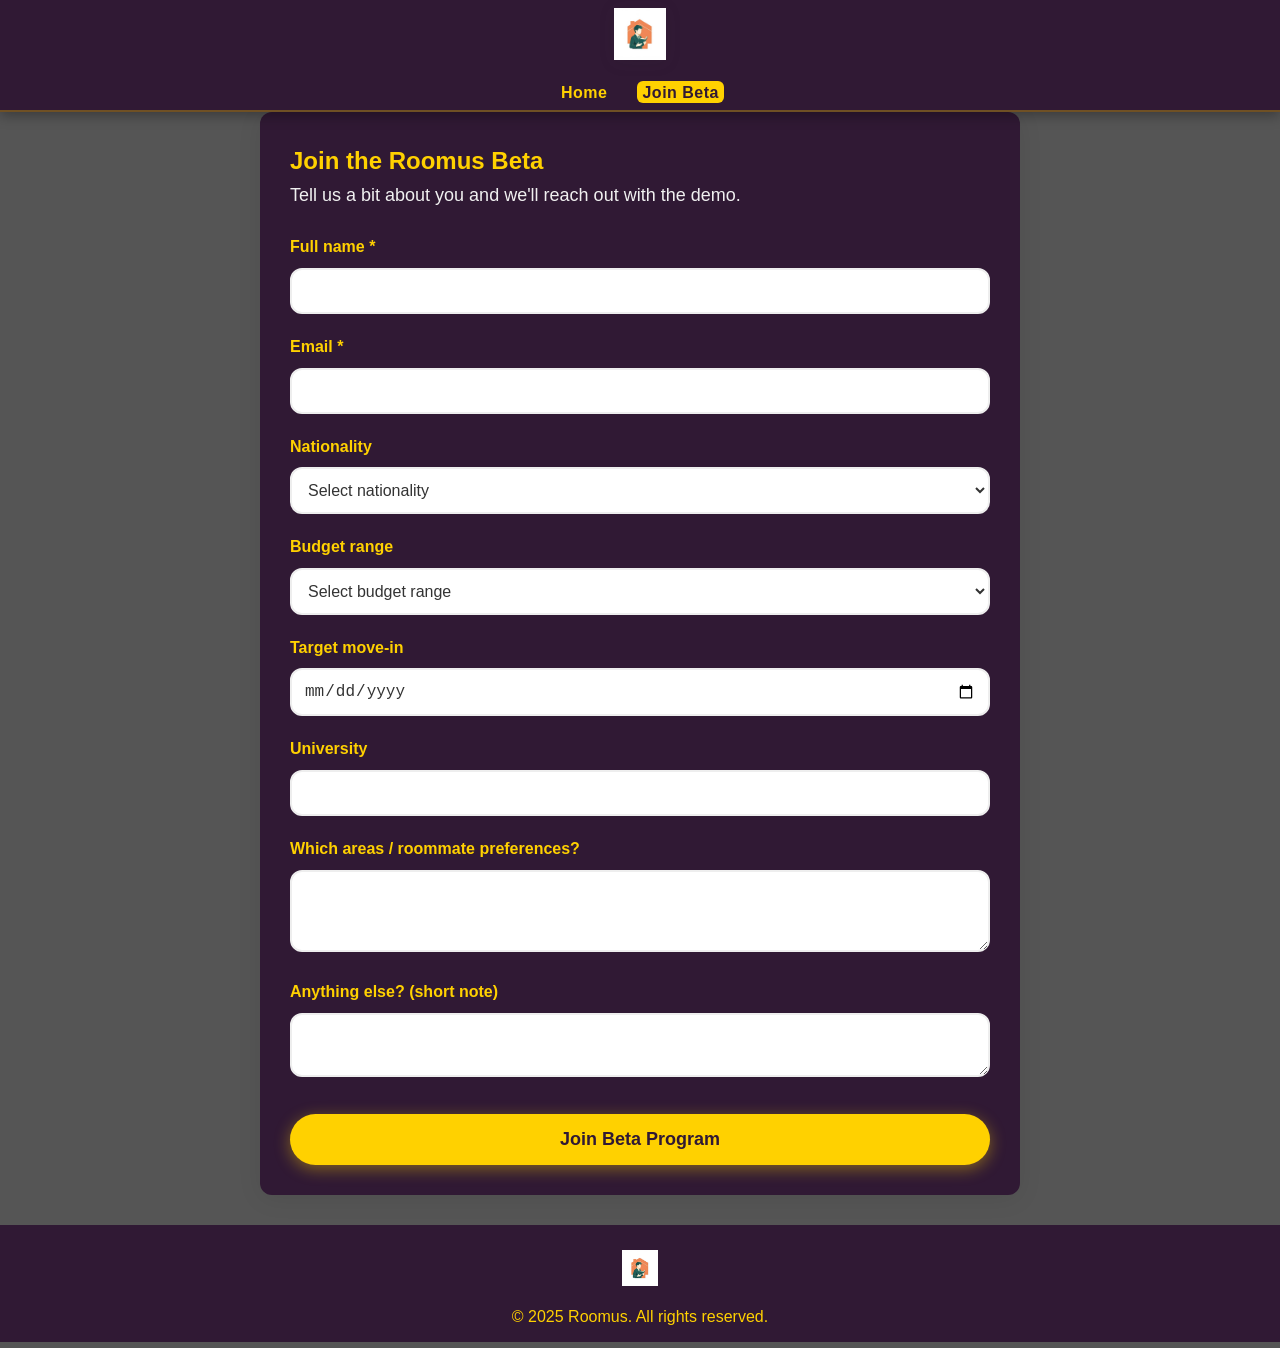
==== pages/joinbeta.html @ a1d28437 "alles" ====
<!DOCTYPE html>
<html lang="en">
<head>
    <meta charset="UTF-8">
    <meta name="viewport" content="width=device-width, initial-scale=1.0">
    <title>Join Beta | Roomus</title>
    <link rel="stylesheet" href="../css/universal.css">
    <link rel="stylesheet" href="../css/style.css">
</head>
<body>
    <header>
        <nav>
            <a href="../index.html" class="logo">
                <img src="../assets/sample_0 (2).jpg" alt="Roomus Logo">
            </a>
            <ul>
                <li><a href="../index.html">Home</a></li>
                <li><a href="joinbeta.html" class="active">Join Beta</a></li>
            </ul>
        </nav>
    </header>
    <main>
        <section class="beta-content">
            <div class="beta-form">
                <h1>Join the Roomus Beta</h1>
                <p class="form-intro">Tell us a bit about you and we'll reach out with the demo.</p>
                <form>
                    <div class="form-group">
                        <label for="fullname">Full name *</label>
                        <input type="text" id="fullname" required>
                    </div>
                    <div class="form-group">
                        <label for="email">Email *</label>
                        <input type="email" id="email" required>
                    </div>
                    <div class="form-group">
                        <label for="nationality">Nationality</label>
                        <select id="nationality">
                            <option value="">Select nationality</option>
                            <option value="NL">Dutch</option>
                            <option value="DE">German</option>
                            <option value="UK">British</option>
                            <option value="FR">French</option>
                            <option value="IT">Italian</option>
                            <option value="ES">Spanish</option>
                            <option value="OTHER">Other</option>
                        </select>
                    </div>
                    <div class="form-group">
                        <label for="budget">Budget range</label>
                        <select id="budget">
                            <option value="">Select budget range</option>
                            <option value="500-750">€500 - €750</option>
                            <option value="750-1000">€750 - €1000</option>
                            <option value="1000-1250">€1000 - €1250</option>
                            <option value="1250+">€1250+</option>
                        </select>
                    </div>
                    <div class="form-group">
                        <label for="movein">Target move-in</label>
                        <input type="date" id="movein">
                    </div>
                    <div class="form-group">
                        <label for="university">University</label>
                        <input type="text" id="university">
                    </div>
                    <div class="form-group">
                        <label for="preferences">Which areas / roommate preferences?</label>
                        <textarea id="preferences" rows="3"></textarea>
                    </div>
                    <div class="form-group">
                        <label for="notes">Anything else? (short note)</label>
                        <textarea id="notes" rows="2"></textarea>
                    </div>
                    <button type="submit" class="cta-btn">Join Beta Program</button>
                </form>
            </div>
        </section>
    </main>
    <footer>
        <img src="../assets/sample_0 (2).jpg" alt="Roomus Logo" class="footer-logo">
        <p>&copy; 2025 Roomus. All rights reserved.</p>
    </footer>
</body>
</html>
---- css/universal.css ----
:root {
    --primary: #ffd100;    /* Dark Blue */
    --accent: #ffd100;     /* Vibrant Yellow */
    --secondary: #4a1d96;  /* Deep Purple */
    --bg: #f9f9f9;
    --text: #ffd100;
    --white: #301934;
    --radius: 1.2rem;
    --shadow: 0 0.4rem 2.4rem rgba(0,0,0,0.08);
    --font-main: 'Segoe UI', Arial, sans-serif;
}

*,
*::before,
*::after {
    margin: 0;
    padding: 0;
    box-sizing: border-box;
}

html {
    font-size: 62.5%; /* Makes 1rem = 10px */
    scroll-behavior: smooth;
}

body {
    font-family: var(--font-main);
    background: #555555;
    color: var(--text);
    line-height: 1.6;
    font-size: 1.6rem;
    min-height: 100vh;
}

img {
    max-width: 100%;
    height: auto;
}

header {
    position: sticky;
    top: 0;
    z-index: 1000;
    background: var(--white);
}
---- css/style.css ----
header {
    box-shadow: 0 0.4rem 1.2rem rgba(0, 0, 0, 0.3);
    padding: 0.5rem 0;
    border-bottom: 0.2rem solid rgba(255, 209, 0, 0.3);
}

nav {
    max-width: 120rem;
    margin: 0 auto;
    display: flex;
    align-items: center;
    justify-content: space-between;
    padding: 0 2rem;
}

.logo img {
    height: 5.2rem;
    filter: drop-shadow(0 0.2rem 0.8rem rgba(47, 47, 47, 0.08));
}

nav ul {
    list-style: none;
    display: flex;
    gap: 2.5rem;
}

nav a {
    text-decoration: none;
    color: var(--accent);
    font-weight: 600;
    font-size: 1.6rem;
    letter-spacing: 0.05rem;
    padding: 0.25rem 0.5rem;
    border-radius: 0.6rem;
    transition: color 0.2s, background 0.2s;
}

nav a.active,
nav a:hover {
    color: #301934;
    background: var(--accent);
}

.hero {
    display: flex;
    align-items: center;
    justify-content: space-between;
    max-width: 120rem;
    margin: 3rem auto 2rem;
    background: var(--white);
    border-radius: 2.4rem;
    box-shadow: 0 0.8rem 3.2rem rgba(47, 47, 47, 0.10);
    padding: 3rem 2.5rem;
    gap: 3rem;
}

.hero-content {
    flex: 1;
    display: flex;
    flex-direction: column;
    justify-content: center;
}

.hero-content h1 {
    font-size: 4.8rem;
    margin-bottom: 1.2rem;
    font-weight: 800;
    letter-spacing: 0.1rem;
    color: var(--primary);
}

.hero-content p {
    font-size: 2rem;
    margin-bottom: 2.2rem;
    color: #f9f9f9;
    max-width: 50rem;
    line-height: 1.7;
}

.hero-content .cta-btn {
    display: inline-block;
    width: auto;
}

.cta-btn {
    background: var(--accent);
    color: #301934;
    padding: 1rem 2.5rem;
    border: none;
    border-radius: 3.2rem;
    font-size: 1.6rem;
    font-weight: bold;
    text-decoration: none;
    box-shadow: 0 0.4rem 1.6rem rgba(255, 209, 0, 0.4);
    transition: all 0.2s;
    cursor: pointer;
}

.cta-btn:hover {
    transform: translateY(-0.2rem);
    box-shadow: 0 0.6rem 2rem rgba(255, 209, 0, 0.6);
    background: #ffdb33;
}

.hero-img {
    flex: 1;
    max-width: 42rem;
    border-radius: 1.8rem;
    box-shadow: 0 0.8rem 3.2rem rgba(0, 0, 0, 0.3);
    border: 0.4rem solid rgba(255, 209, 0, 0.3);
}

/* Page Headers */
.page-header {
    text-align: center;
    padding: 4rem 2rem;
    background: var(--primary);
    color: var(--white);
    margin-bottom: 3rem;
}

.page-header h1 {
    font-size: 4rem;
    margin-bottom: 1rem;
}

.page-header p {
    font-size: 1.8rem;
}


/* Contact Form */
.contact-content {
    display: grid;
    max-width: 120rem;
    margin: 0 auto;
    padding: 0 2rem;
}


.form-group {
    margin-bottom: 1.5rem;
}

.form-group label {
    display: block;
    margin-bottom: 0.5rem;
    font-size: 1.6rem;
    font-weight: 600;
}

.form-group input,
.form-group textarea {
    width: 100%;
    padding: 1rem;
    border: 0.2rem solid #eee;
    border-radius: var(--radius);
    font-size: 1.6rem;
    background: #fff;
    color: #333;
}

footer {
    background: var(--white);
    color: var(text);
    text-align: center;
    padding: 2.5rem 0 1.2rem;
    margin-top: 3rem;
}

.footer-logo {
    height: 3.6rem;
    margin-bottom: 1rem;
}

/* Beta Form Styles */
.beta-content {
    max-width: 80rem;
    margin: 0 auto;
    padding: 0 2rem;
}

.beta-form {
    background: var(--white);
    padding: 3rem;
    border-radius: var(--radius);
    box-shadow: var(--shadow);
}

.form-intro {
    font-size: 1.8rem;
    color: #f0f0f0;
    margin-bottom: 2.5rem;
}

.beta-form .form-group {
    margin-bottom: 2rem;
}

.beta-form label {
    display: block;
    margin-bottom: 0.8rem;
    font-size: 1.6rem;
    font-weight: 600;
    color: var(--accent);
}

.beta-form input,
.beta-form select,
.beta-form textarea {
    width: 100%;
    padding: 1.2rem;
    border: 0.2rem solid #eee;
    border-radius: var(--radius);
    font-size: 1.6rem;
    transition: border-color 0.2s;
    background: #fff;
    color: #333;
}

.beta-form select {
    background-color: #fff;
    cursor: pointer;
}

.beta-form input:focus,
.beta-form select:focus,
.beta-form textarea:focus {
    outline: none;
    border-color: var(--accent);
}

.beta-form .cta-btn {
    width: 100%;
    margin-top: 1rem;
    padding: 1.5rem;
    font-size: 1.8rem;
}

/* Preview Section */
.preview-section {
    max-width: 120rem;
    margin: 6rem auto;
    text-align: center;
    padding: 0 2rem;
}

.preview-header h2 {
    color: var(--secondary);
    font-size: 2.4rem;
    margin-bottom: 1.6rem;
}

.preview-titles h3 {
    font-size: 4rem;
    color: var(--primary);
    line-height: 1.2;
    margin-bottom: 1rem;
}

.preview-header p {
    font-size: 2rem;
    color: #555;
    margin-bottom: 2.5rem;
}

/* Features Section */
.features-section {
    max-width: 120rem;
    margin: 8rem auto;
    padding: 0 2rem;
    text-align: center;
}

.features-section h2 {
    font-size: 3.6rem;
    color: var(--primary);
    margin-bottom: 1rem;
}

.features-section h3 {
    font-size: 2rem;
    color: var(--secondary);
    margin-bottom: 4rem;
}

.features-grid {
    display: grid;
    grid-template-columns: repeat(auto-fit, minmax(28rem, 1fr));
    gap: 3rem;
    margin-top: 4rem;
}

.feature-card {
    background: var(--white);
    padding: 3rem;
    border-radius: var(--radius);
    box-shadow: var(--shadow);
    transition: transform 0.2s;
}

.feature-card:hover {
    transform: translateY(-0.5rem);
}

.feature-emoji {
    font-size: 4rem;
    margin-bottom: 2rem;
    display: block;
}

.feature-card h4 {
    font-size: 2rem;
    color: var(--accent);
    margin-bottom: 1.5rem;
}

.feature-card p {
    font-size: 1.6rem;
    color: #f0f0f0;
}

/* How it works Section */
.how-it-works {
    max-width: 120rem;
    margin: 8rem auto;
    padding: 0 2rem;
    text-align: center;
}

.how-it-works h2 {
    font-size: 3.6rem;
    color: var(--primary);
    margin-bottom: 1rem;
}

.how-it-works h3 {
    font-size: 2rem;
    color: var(--secondary);
    margin-bottom: 4rem;
}

.steps-grid {
    display: grid;
    grid-template-columns: repeat(auto-fit, minmax(30rem, 1fr));
    gap: 3rem;
    margin-top: 4rem;
}

.step-card {
    background: var(--white);
    padding: 3rem;
    border-radius: var(--radius);
    box-shadow: var(--shadow);
    text-align: left;
}

.step-number {
    font-size: 2.4rem;
    font-weight: 800;
    color: var(--accent);
    margin-bottom: 1.5rem;
}

.step-card h4 {
    font-size: 2rem;
    color: var(--accent);
    margin-bottom: 1.5rem;
}

.step-card p {
    font-size: 1.6rem;
    color: #f0f0f0;
    line-height: 1.6;
}

@media (max-width: 90rem) { /* 900px */
    .hero {
        flex-direction: column;
        padding: 2rem 1rem;
        gap: 2rem;
    }
    
    .hero-img {
        max-width: 100%;
    }
    
    nav {
        flex-direction: column;
        gap: 1rem;
        padding: 0 1rem;
    }
}

@media (max-width: 76.8rem) { /* 768px */
    .contact-content {
        grid-template-columns: 1fr;
    }
    
    .services-grid {
        grid-template-columns: 1fr;
    }
    
    html {
        font-size: 56.25%; /* Makes 1rem = 9px */
    }
}

@media (max-width: 48rem) { /* 480px */
    html {
        font-size: 50%; /* Makes 1rem = 8px */
    }
}
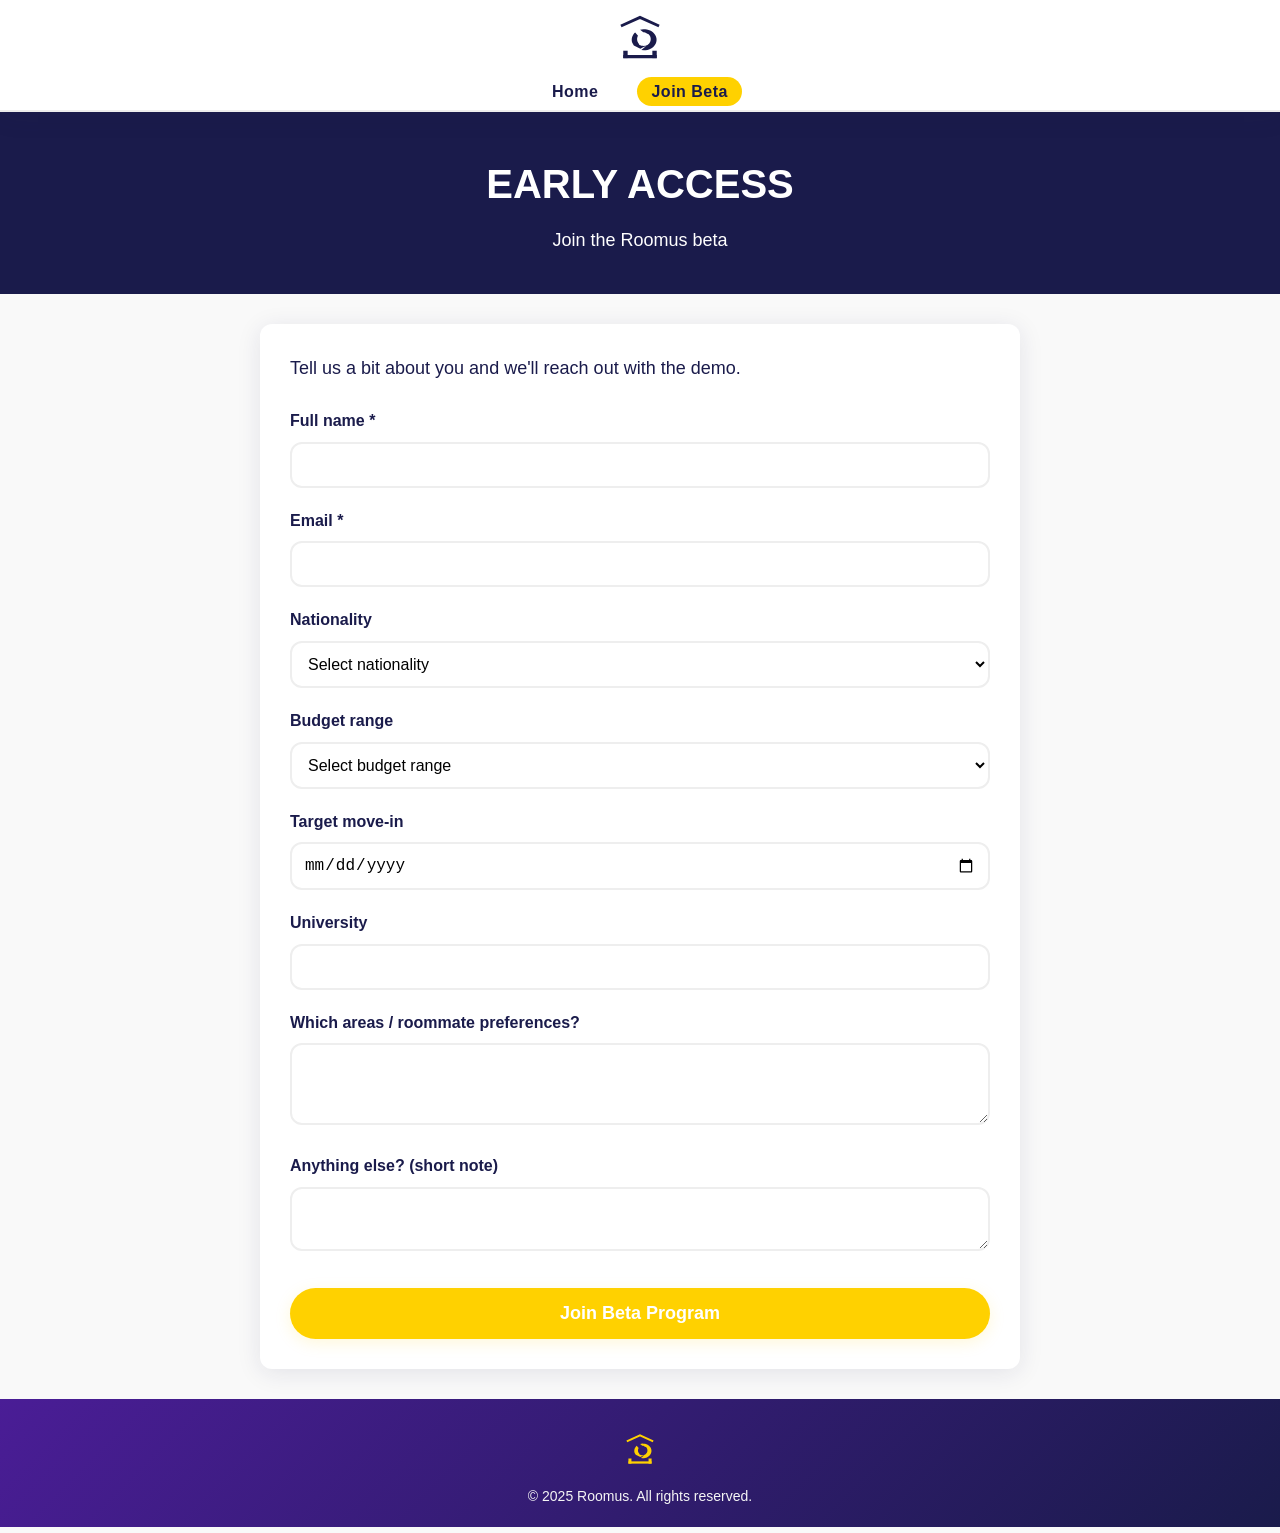
==== commit 99668f8b: "style(header-footer): restyle nav + footer with SVG mark" ====
--- a/pages/joinbeta.html
+++ b/pages/joinbeta.html
@@ -6,12 +6,20 @@
     <title>Join Beta | Roomus</title>
     <link rel="stylesheet" href="../css/universal.css">
     <link rel="stylesheet" href="../css/style.css">
+    <link rel="icon" href="../assets/favicon.svg" type="image/svg+xml">
 </head>
 <body>
     <header>
         <nav>
             <a href="../index.html" class="logo">
-                <img src="../assets/sample_0 (2).jpg" alt="Roomus Logo">
+<svg xmlns="http://www.w3.org/2000/svg" viewBox="0 0 64 64" data-roomus="mark" role="img">
+  <title>Roomus mark</title>
+  <path d="M8.56 18.56 L32 7.85 L55.44 18.56" fill="none" stroke="currentColor" stroke-width="3.5" stroke-linecap="butt" stroke-linejoin="miter"/>
+  <path fill="currentColor" d="M32.12 23.11 L34.18 22.64 L36.3 22.42 L38.43 22.45 L40.54 22.73 L42.58 23.26 L44.52 24.03 L46.31 25.02 L47.92 26.21 L49.32 27.58 L50.48 29.1 L51.38 30.74 L52.01 32.48 L52.34 34.27 L52.38 36.08 L52.12 37.88 L51.57 39.63 L50.73 41.3 L49.63 42.86 L48.29 44.27 L46.73 45.5 L44.98 46.54 L43.08 47.37 L41.06 47.96 L38.96 48.3 L36.83 48.4 L33.6 48.0 L39.6 43.2 L35.2 44.8 L32.48 46.4 L24.4 42.4 L22.47 39.2 L21.99 37.43 L21.8 35.63 L21.91 33.82 L22.32 32.04 L23.02 30.32 L23.99 28.7 L25.21 27.22 L26.09 26.37 L29.53 30.4 L29.01 31.45 L28.65 32.57 L28.45 33.72 L28.41 34.89 L28.53 36.06 L28.81 37.2 L29.25 38.28 L29.84 39.3 L30.56 40.22 L30.83 41.03 L31.26 41.72 L32.35 42.27 L33.78 42.67 L35.28 42.92 L36.8 43.0 L37.97 42.92 L39.12 42.67 L40.22 42.27 L41.25 41.72 L42.2 41.03 L43.04 40.22 L43.76 39.3 L44.35 38.28 L44.79 37.2 L45.07 36.06 L45.19 34.89 L45.15 33.72 L44.95 32.57 L44.59 31.45 L44.07 30.4 L43.42 29.43 L42.64 28.56 L40.36 27.8 L39.64 27.18 L38.87 26.71 L38.06 26.38 L37.22 26.22 L36.21 26.22 L36.07 26.23 Z"/>
+  <path fill="currentColor" d="M11.4 54 L52.6 54 L52.6 58 L11.4 58 Z"/>
+  <path fill="currentColor" d="M11.4 48.9 L16.8 48.9 L16.8 58 L11.4 58 Z"/>
+  <path fill="currentColor" d="M47.2 48.9 L52.6 48.9 L52.6 58 L47.2 58 Z"/>
+</svg><img src="../assets/roomus-logo-small.png" alt="Roomus Logo" class="logo-fallback" onerror="this.remove()">
             </a>
             <ul>
                 <li><a href="../index.html">Home</a></li>
@@ -20,9 +28,12 @@
         </nav>
     </header>
     <main>
+        <section class="page-header">
+            <h1>EARLY ACCESS</h1>
+            <p>Join the Roomus beta</p>
+        </section>
         <section class="beta-content">
             <div class="beta-form">
-                <h1>Join the Roomus Beta</h1>
                 <p class="form-intro">Tell us a bit about you and we'll reach out with the demo.</p>
                 <form>
                     <div class="form-group">
@@ -78,8 +89,15 @@
         </section>
     </main>
     <footer>
-        <img src="../assets/sample_0 (2).jpg" alt="Roomus Logo" class="footer-logo">
-        <p>&copy; 2025 Roomus. All rights reserved.</p>
+        <span class="footer-mark"><svg xmlns="http://www.w3.org/2000/svg" viewBox="0 0 64 64" data-roomus="mark" role="img">
+  <title>Roomus mark</title>
+  <path d="M8.56 18.56 L32 7.85 L55.44 18.56" fill="none" stroke="currentColor" stroke-width="3.5" stroke-linecap="butt" stroke-linejoin="miter"/>
+  <path fill="currentColor" d="M32.12 23.11 L34.18 22.64 L36.3 22.42 L38.43 22.45 L40.54 22.73 L42.58 23.26 L44.52 24.03 L46.31 25.02 L47.92 26.21 L49.32 27.58 L50.48 29.1 L51.38 30.74 L52.01 32.48 L52.34 34.27 L52.38 36.08 L52.12 37.88 L51.57 39.63 L50.73 41.3 L49.63 42.86 L48.29 44.27 L46.73 45.5 L44.98 46.54 L43.08 47.37 L41.06 47.96 L38.96 48.3 L36.83 48.4 L33.6 48.0 L39.6 43.2 L35.2 44.8 L32.48 46.4 L24.4 42.4 L22.47 39.2 L21.99 37.43 L21.8 35.63 L21.91 33.82 L22.32 32.04 L23.02 30.32 L23.99 28.7 L25.21 27.22 L26.09 26.37 L29.53 30.4 L29.01 31.45 L28.65 32.57 L28.45 33.72 L28.41 34.89 L28.53 36.06 L28.81 37.2 L29.25 38.28 L29.84 39.3 L30.56 40.22 L30.83 41.03 L31.26 41.72 L32.35 42.27 L33.78 42.67 L35.28 42.92 L36.8 43.0 L37.97 42.92 L39.12 42.67 L40.22 42.27 L41.25 41.72 L42.2 41.03 L43.04 40.22 L43.76 39.3 L44.35 38.28 L44.79 37.2 L45.07 36.06 L45.19 34.89 L45.15 33.72 L44.95 32.57 L44.59 31.45 L44.07 30.4 L43.42 29.43 L42.64 28.56 L40.36 27.8 L39.64 27.18 L38.87 26.71 L38.06 26.38 L37.22 26.22 L36.21 26.22 L36.07 26.23 Z"/>
+  <path fill="currentColor" d="M11.4 54 L52.6 54 L52.6 58 L11.4 58 Z"/>
+  <path fill="currentColor" d="M11.4 48.9 L16.8 48.9 L16.8 58 L11.4 58 Z"/>
+  <path fill="currentColor" d="M47.2 48.9 L52.6 48.9 L52.6 58 L47.2 58 Z"/>
+</svg></span><img src="../assets/roomus-logo-small.png" alt="Roomus Logo" class="logo-fallback" onerror="this.remove()">
+        <p>&copy; <span id="year">2025</span> Roomus. All rights reserved.</p>
     </footer>
 </body>
 </html>
--- a/css/universal.css
+++ b/css/universal.css
@@ -1,12 +1,29 @@
 :root {
-    --primary: #ffd100;    /* Dark Blue */
-    --accent: #ffd100;     /* Vibrant Yellow */
-    --secondary: #4a1d96;  /* Deep Purple */
+    --primary: #1a1b4b;
+    --accent: #ffd100;
+    --secondary: #4a1d96;
     --bg: #f9f9f9;
-    --text: #ffd100;
-    --white: #301934;
+    --surface: #ffffff;
+    --surface-alt: #f5f5f5;
+    --border: #ececec;
+    --border-strong: #eeeeee;
+    --muted: #555555;
+    --text: #1a1b4b;
+    --white: #ffffff;
+    --space-1: 0.8rem;
+    --space-2: 1.6rem;
+    --space-3: 2.4rem;
+    --space-4: 3.2rem;
+    --radius-sm: 0.8rem;
     --radius: 1.2rem;
-    --shadow: 0 0.4rem 2.4rem rgba(0,0,0,0.08);
+    --radius-lg: 2.4rem;
+    --shadow-sm: 0 0.2rem 1rem rgba(26,27,75,.08);
+    --shadow: 0 0.4rem 2.4rem rgba(26,27,75,.10);
+    --shadow-md: 0 0.4rem 2.4rem rgba(26,27,75,.10);
+    --shadow-lg: 0 0.8rem 3.2rem rgba(26,27,75,.13);
+    --dur-fast: 150ms;
+    --dur-med: 250ms;
+    --ease-out: cubic-bezier(.2,.7,.2,1);
     --font-main: 'Segoe UI', Arial, sans-serif;
 }
 
@@ -25,7 +42,7 @@
 
 body {
     font-family: var(--font-main);
-    background: #555555;
+    background: var(--bg);
     color: var(--text);
     line-height: 1.6;
     font-size: 1.6rem;
@@ -42,4 +59,60 @@
     top: 0;
     z-index: 1000;
     background: var(--white);
-}+}
+
+:focus-visible {
+    outline: 0.3rem solid var(--primary);
+    outline-offset: 0.2rem;
+}
+
+::selection {
+    background: var(--accent);
+    color: var(--primary);
+}
+
+::-webkit-scrollbar {
+    width: 1.2rem;
+}
+
+::-webkit-scrollbar-track {
+    background: var(--surface-alt);
+}
+
+::-webkit-scrollbar-thumb {
+    background: var(--secondary);
+    border-radius: var(--radius);
+}
+
+/* JS-hook classes (defined here and nowhere else) */
+header {
+    transition: box-shadow var(--dur-fast) var(--ease-out);
+}
+
+header.is-scrolled {
+    box-shadow: var(--shadow-md);
+}
+
+html.js [data-reveal] {
+    opacity: 0;
+    transform: translateY(1.6rem);
+    transition: opacity var(--dur-med) var(--ease-out), transform var(--dur-med) var(--ease-out);
+}
+
+html.js [data-reveal].is-visible {
+    opacity: 1;
+    transform: none;
+}
+
+@media (prefers-reduced-motion: reduce) {
+    html {
+        scroll-behavior: auto !important;
+    }
+
+    *,
+    *::before,
+    *::after {
+        animation: none !important;
+        transition: none !important;
+    }
+}
--- a/css/style.css
+++ b/css/style.css
@@ -1,7 +1,10 @@
 header {
-    box-shadow: 0 0.4rem 1.2rem rgba(0, 0, 0, 0.3);
+    box-shadow: var(--shadow);
     padding: 0.5rem 0;
-    border-bottom: 0.2rem solid rgba(255, 209, 0, 0.3);
+    border-bottom: 0.2rem solid var(--border);
+    background: rgba(255, 255, 255, 0.88);
+    -webkit-backdrop-filter: blur(1.2rem) saturate(1.2);
+    backdrop-filter: blur(1.2rem) saturate(1.2);
 }
 
 nav {
@@ -13,9 +16,20 @@
     padding: 0 2rem;
 }
 
-.logo img {
+.logo {
+    color: var(--primary);
+    display: inline-flex;
+    align-items: center;
+}
+
+.logo svg {
     height: 5.2rem;
-    filter: drop-shadow(0 0.2rem 0.8rem rgba(47, 47, 47, 0.08));
+    width: auto;
+    display: block;
+}
+
+.logo-fallback {
+    display: none;
 }
 
 nav ul {
@@ -26,18 +40,22 @@
 
 nav a {
     text-decoration: none;
-    color: var(--accent);
+    color: var(--primary);
     font-weight: 600;
     font-size: 1.6rem;
     letter-spacing: 0.05rem;
-    padding: 0.25rem 0.5rem;
-    border-radius: 0.6rem;
+    padding: 0.6rem 1.4rem;
+    border-radius: 2rem;
     transition: color 0.2s, background 0.2s;
 }
 
-nav a.active,
 nav a:hover {
-    color: #301934;
+    background: var(--surface-alt);
+    color: var(--primary);
+}
+
+nav a.active {
+    color: var(--primary);
     background: var(--accent);
 }
 
@@ -72,42 +90,35 @@
 .hero-content p {
     font-size: 2rem;
     margin-bottom: 2.2rem;
-    color: #f9f9f9;
+    color: #555555;
     max-width: 50rem;
     line-height: 1.7;
 }
 
-.hero-content .cta-btn {
-    display: inline-block;
-    width: auto;
-}
-
 .cta-btn {
     background: var(--accent);
-    color: #301934;
+    color: var(--white);
     padding: 1rem 2.5rem;
     border: none;
     border-radius: 3.2rem;
     font-size: 1.6rem;
     font-weight: bold;
     text-decoration: none;
-    box-shadow: 0 0.4rem 1.6rem rgba(255, 209, 0, 0.4);
+    box-shadow: 0 0.4rem 1.6rem rgba(255, 209, 0, 0.15);
     transition: all 0.2s;
-    cursor: pointer;
 }
 
 .cta-btn:hover {
     transform: translateY(-0.2rem);
-    box-shadow: 0 0.6rem 2rem rgba(255, 209, 0, 0.6);
-    background: #ffdb33;
+    box-shadow: 0 0.6rem 2rem rgba(255, 209, 0, 0.2);
 }
 
 .hero-img {
     flex: 1;
     max-width: 42rem;
     border-radius: 1.8rem;
-    box-shadow: 0 0.8rem 3.2rem rgba(0, 0, 0, 0.3);
-    border: 0.4rem solid rgba(255, 209, 0, 0.3);
+    box-shadow: 0 0.8rem 3.2rem rgba(47, 47, 47, 0.13);
+    border: 0.4rem solid #f5f5f5;
 }
 
 /* Page Headers */
@@ -132,11 +143,12 @@
 /* Contact Form */
 .contact-content {
     display: grid;
+    grid-template-columns: 2fr 1fr;
+    gap: 3rem;
     max-width: 120rem;
     margin: 0 auto;
     padding: 0 2rem;
 }
-
 
 .form-group {
     margin-bottom: 1.5rem;
@@ -153,24 +165,33 @@
 .form-group textarea {
     width: 100%;
     padding: 1rem;
-    border: 0.2rem solid #eee;
+    border: 0.2rem solid #eeeeee;
     border-radius: var(--radius);
     font-size: 1.6rem;
-    background: #fff;
-    color: #333;
 }
 
 footer {
-    background: var(--white);
-    color: var(text);
+    background: linear-gradient(135deg, var(--secondary), var(--primary));
+    color: var(--white);
     text-align: center;
-    padding: 2.5rem 0 1.2rem;
+    padding: 3.2rem 2rem 2rem;
     margin-top: 3rem;
 }
 
-.footer-logo {
+.footer-mark {
+    color: var(--accent);
+    display: inline-block;
+}
+
+.footer-mark svg {
     height: 3.6rem;
-    margin-bottom: 1rem;
+    width: auto;
+}
+
+footer p {
+    color: var(--surface-alt);
+    margin-top: 1rem;
+    font-size: 1.4rem;
 }
 
 /* Beta Form Styles */
@@ -189,7 +210,7 @@
 
 .form-intro {
     font-size: 1.8rem;
-    color: #f0f0f0;
+    color: var(--text);
     margin-bottom: 2.5rem;
 }
 
@@ -202,7 +223,7 @@
     margin-bottom: 0.8rem;
     font-size: 1.6rem;
     font-weight: 600;
-    color: var(--accent);
+    color: var(--primary);
 }
 
 .beta-form input,
@@ -210,16 +231,14 @@
 .beta-form textarea {
     width: 100%;
     padding: 1.2rem;
-    border: 0.2rem solid #eee;
+    border: 0.2rem solid #eeeeee;
     border-radius: var(--radius);
     font-size: 1.6rem;
     transition: border-color 0.2s;
-    background: #fff;
-    color: #333;
 }
 
 .beta-form select {
-    background-color: #fff;
+    background-color: var(--white);
     cursor: pointer;
 }
 
@@ -260,7 +279,7 @@
 
 .preview-header p {
     font-size: 2rem;
-    color: #555;
+    color: #555555;
     margin-bottom: 2.5rem;
 }
 
@@ -311,13 +330,13 @@
 
 .feature-card h4 {
     font-size: 2rem;
-    color: var(--accent);
+    color: var(--primary);
     margin-bottom: 1.5rem;
 }
 
 .feature-card p {
     font-size: 1.6rem;
-    color: #f0f0f0;
+    color: #555555;
 }
 
 /* How it works Section */
@@ -364,13 +383,13 @@
 
 .step-card h4 {
     font-size: 2rem;
-    color: var(--accent);
+    color: var(--primary);
     margin-bottom: 1.5rem;
 }
 
 .step-card p {
     font-size: 1.6rem;
-    color: #f0f0f0;
+    color: #555555;
     line-height: 1.6;
 }
 
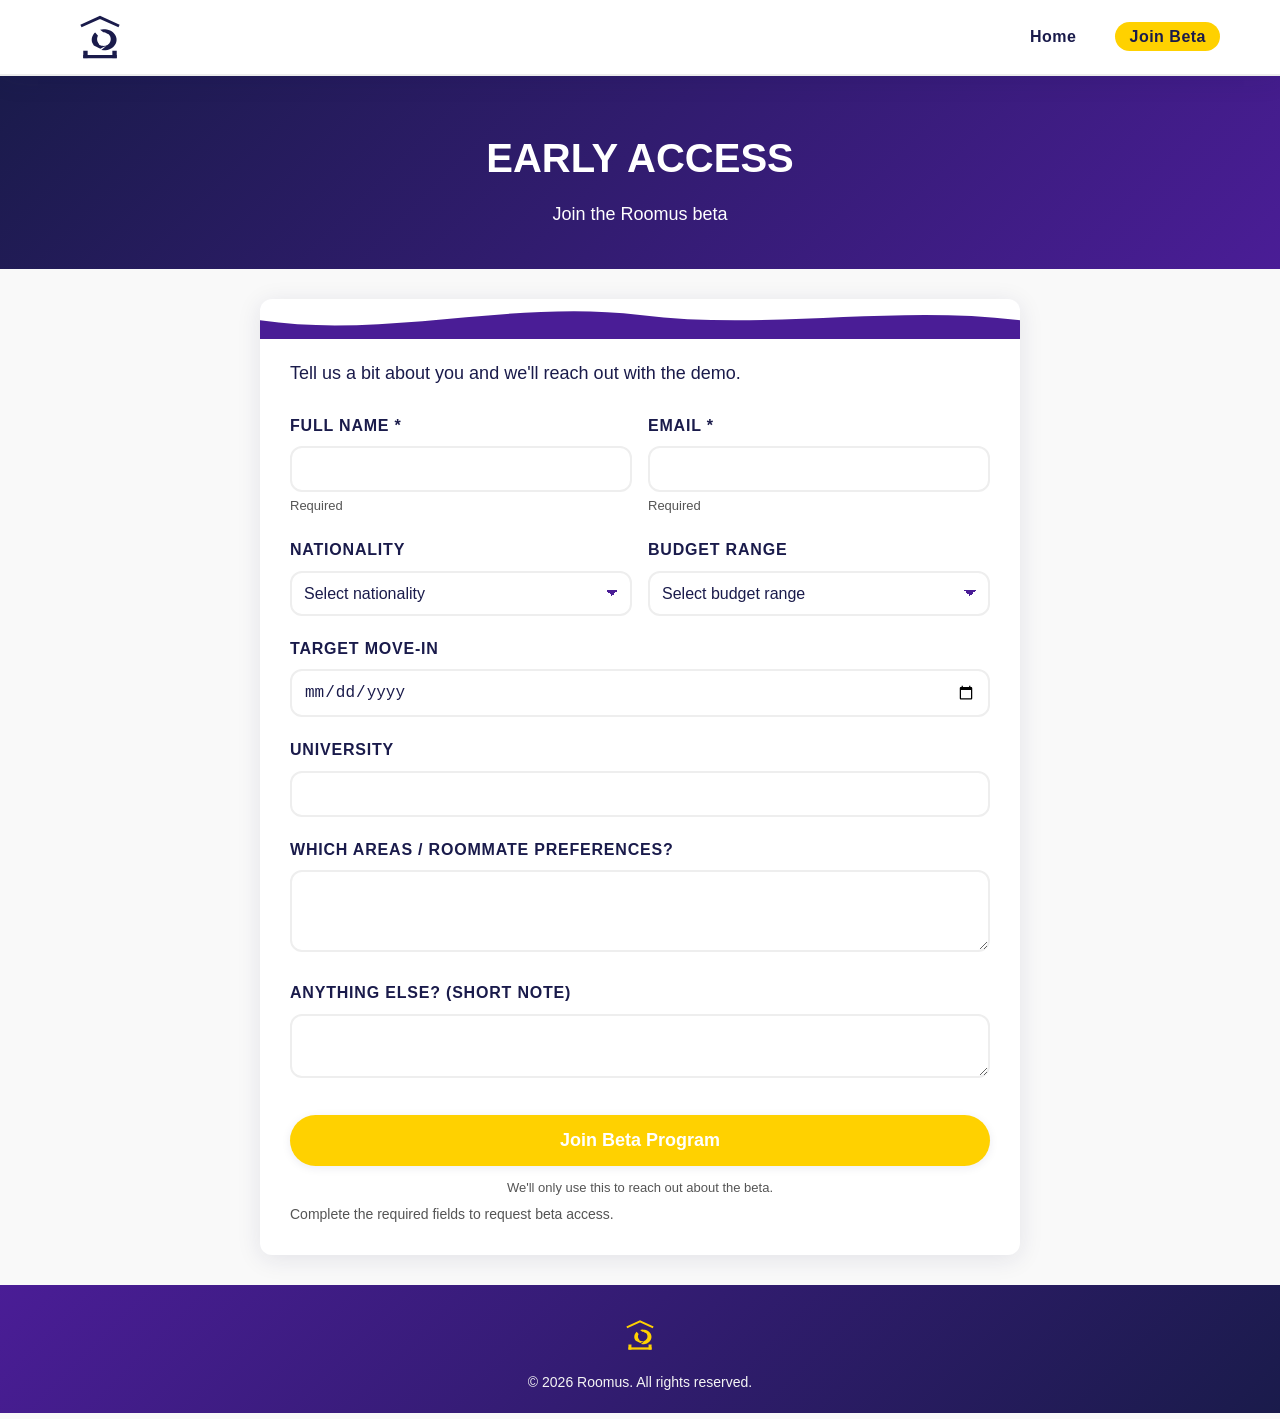
==== commit 122c8947: "finish" ====
--- a/pages/joinbeta.html
+++ b/pages/joinbeta.html
@@ -33,9 +33,11 @@
             <p>Join the Roomus beta</p>
         </section>
         <section class="beta-content">
-            <div class="beta-form">
+            <div class="beta-form" data-reveal>
+                <div class="beta-wave" aria-hidden="true"><svg viewBox="0 0 1440 60" preserveAspectRatio="none" aria-hidden="true"><path class="wave-fill" d="M0,32 C240,60 480,0 720,24 C960,48 1200,8 1440,32 L1440,60 L0,60 Z"/></svg></div>
                 <p class="form-intro">Tell us a bit about you and we'll reach out with the demo.</p>
-                <form>
+                <form id="beta-form">
+                    <div class="beta-row">
                     <div class="form-group">
                         <label for="fullname">Full name *</label>
                         <input type="text" id="fullname" required>
@@ -44,6 +46,8 @@
                         <label for="email">Email *</label>
                         <input type="email" id="email" required>
                     </div>
+                    </div>
+                    <div class="beta-row">
                     <div class="form-group">
                         <label for="nationality">Nationality</label>
                         <select id="nationality">
@@ -67,6 +71,7 @@
                             <option value="1250+">€1250+</option>
                         </select>
                     </div>
+                    </div>
                     <div class="form-group">
                         <label for="movein">Target move-in</label>
                         <input type="date" id="movein">
@@ -84,11 +89,12 @@
                         <textarea id="notes" rows="2"></textarea>
                     </div>
                     <button type="submit" class="cta-btn">Join Beta Program</button>
+                    <p class="beta-privacy">We'll only use this to reach out about the beta.</p>
                 </form>
             </div>
         </section>
     </main>
-    <footer>
+    <footer data-reveal>
         <span class="footer-mark"><svg xmlns="http://www.w3.org/2000/svg" viewBox="0 0 64 64" data-roomus="mark" role="img">
   <title>Roomus mark</title>
   <path d="M8.56 18.56 L32 7.85 L55.44 18.56" fill="none" stroke="currentColor" stroke-width="3.5" stroke-linecap="butt" stroke-linejoin="miter"/>
@@ -99,5 +105,7 @@
 </svg></span><img src="../assets/roomus-logo-small.png" alt="Roomus Logo" class="logo-fallback" onerror="this.remove()">
         <p>&copy; <span id="year">2025</span> Roomus. All rights reserved.</p>
     </footer>
+    <script src="../js/universal.js" defer></script>
+    <script src="../js/main.js" defer></script>
 </body>
 </html>
--- a/css/universal.css
+++ b/css/universal.css
@@ -100,8 +100,8 @@
 }
 
 html.js [data-reveal].is-visible {
-    opacity: 1;
-    transform: none;
+    opacity: 1 !important;
+    transform: none !important;
 }
 
 @media (prefers-reduced-motion: reduce) {
--- a/css/style.css
+++ b/css/style.css
@@ -2,9 +2,7 @@
     box-shadow: var(--shadow);
     padding: 0.5rem 0;
     border-bottom: 0.2rem solid var(--border);
-    background: rgba(255, 255, 255, 0.88);
-    -webkit-backdrop-filter: blur(1.2rem) saturate(1.2);
-    backdrop-filter: blur(1.2rem) saturate(1.2);
+    background: var(--surface);
 }
 
 nav {
@@ -60,14 +58,15 @@
 }
 
 .hero {
-    display: flex;
+    display: grid;
+    grid-template-columns: 1.05fr 0.95fr;
     align-items: center;
-    justify-content: space-between;
     max-width: 120rem;
     margin: 3rem auto 2rem;
-    background: var(--white);
+    background: linear-gradient(135deg, var(--surface) 55%, var(--surface-alt) 100%);
+    border: 0.1rem solid var(--border);
     border-radius: 2.4rem;
-    box-shadow: 0 0.8rem 3.2rem rgba(47, 47, 47, 0.10);
+    box-shadow: var(--shadow-lg);
     padding: 3rem 2.5rem;
     gap: 3rem;
 }
@@ -79,7 +78,24 @@
     justify-content: center;
 }
 
+.hero-eyebrow {
+    display: inline-block;
+    align-self: flex-start;
+    font-size: 1.3rem;
+    font-weight: 700;
+    letter-spacing: 0.08rem;
+    color: var(--primary);
+    background: var(--surface-alt);
+    border: 0.1rem solid var(--border);
+    border-radius: 2rem;
+    padding: 0.6rem 1.4rem;
+    margin-bottom: 1.6rem;
+}
+
 .hero-content h1 {
+    position: relative;
+    display: inline-block;
+    align-self: flex-start;
     font-size: 4.8rem;
     margin-bottom: 1.2rem;
     font-weight: 800;
@@ -87,12 +103,104 @@
     color: var(--primary);
 }
 
-.hero-content p {
+.hero-content h1::after {
+    content: "";
+    position: absolute;
+    left: 0;
+    bottom: -0.6rem;
+    width: 100%;
+    height: 1rem;
+    background: var(--accent);
+    border-radius: 0.6rem;
+    transform: skewX(-12deg);
+}
+
+.hero-sub {
     font-size: 2rem;
     margin-bottom: 2.2rem;
-    color: #555555;
+    margin-top: 1.6rem;
+    color: var(--muted);
     max-width: 50rem;
     line-height: 1.7;
+}
+
+.hero-ctas {
+    display: flex;
+    flex-wrap: wrap;
+    gap: 1.2rem;
+    margin-bottom: 2rem;
+}
+
+.cta-primary {
+    background: var(--accent);
+    color: var(--primary);
+}
+
+.cta-ghost {
+    background: transparent;
+    color: var(--primary);
+    border: 0.2rem solid var(--primary);
+    box-shadow: none;
+}
+
+.hero-chips {
+    list-style: none;
+    display: flex;
+    flex-wrap: wrap;
+    gap: 0.8rem;
+}
+
+.hero-chips li {
+    font-size: 1.3rem;
+    font-weight: 600;
+    color: var(--primary);
+    background: var(--surface);
+    border: 0.1rem solid var(--border);
+    border-radius: 2rem;
+    padding: 0.5rem 1.2rem;
+}
+
+.hero-frame {
+    position: relative;
+    margin: 0;
+    background: var(--surface);
+    border: 0.4rem solid var(--secondary);
+    border-radius: 1.8rem;
+    box-shadow: var(--shadow-lg);
+    padding: 1.2rem;
+    transform: rotate(1.5deg);
+}
+
+.hero-frame img {
+    display: block;
+    width: 100%;
+    height: auto;
+    border-radius: 1.2rem;
+}
+
+.match-card {
+    position: absolute;
+    left: 2rem;
+    bottom: 2rem;
+    display: inline-flex;
+    align-items: center;
+    gap: 0.8rem;
+    background: var(--surface);
+    color: var(--primary);
+    font-size: 1.4rem;
+    font-weight: 700;
+    border: 0.1rem solid var(--border);
+    border-radius: 1.2rem;
+    box-shadow: var(--shadow-md);
+    padding: 0.8rem 1.4rem;
+}
+
+.match-dot {
+    width: 1rem;
+    height: 1rem;
+    border-radius: 50%;
+    background: var(--accent);
+    border: 0.2rem solid var(--primary);
 }
 
 .cta-btn {
@@ -104,29 +212,27 @@
     font-size: 1.6rem;
     font-weight: bold;
     text-decoration: none;
-    box-shadow: 0 0.4rem 1.6rem rgba(255, 209, 0, 0.15);
-    transition: all 0.2s;
+    box-shadow: var(--shadow-sm);
+    transition: transform var(--dur-fast) var(--ease-out), box-shadow var(--dur-fast) var(--ease-out);
 }
 
 .cta-btn:hover {
     transform: translateY(-0.2rem);
-    box-shadow: 0 0.6rem 2rem rgba(255, 209, 0, 0.2);
-}
-
-.hero-img {
-    flex: 1;
-    max-width: 42rem;
-    border-radius: 1.8rem;
-    box-shadow: 0 0.8rem 3.2rem rgba(47, 47, 47, 0.13);
-    border: 0.4rem solid #f5f5f5;
+    box-shadow: var(--shadow);
+}
+
+.cta-btn:disabled {
+    cursor: wait;
+    opacity: 0.7;
+    transform: none;
 }
 
 /* Page Headers */
 .page-header {
     text-align: center;
-    padding: 4rem 2rem;
-    background: var(--primary);
-    color: var(--white);
+    padding: 5rem 2rem 4rem;
+    background: linear-gradient(135deg, var(--primary), var(--secondary));
+    color: var(--surface);
     margin-bottom: 3rem;
 }
 
@@ -150,6 +256,14 @@
     padding: 0 2rem;
 }
 
+.contact-form {
+    background: var(--surface);
+    border: 0.1rem solid var(--border);
+    border-radius: var(--radius-lg);
+    box-shadow: var(--shadow-md);
+    padding: 3rem;
+}
+
 .form-group {
     margin-bottom: 1.5rem;
 }
@@ -157,17 +271,112 @@
 .form-group label {
     display: block;
     margin-bottom: 0.5rem;
-    font-size: 1.6rem;
-    font-weight: 600;
+    font-size: 1.2rem;
+    font-weight: 700;
+    letter-spacing: 0.08rem;
+    text-transform: uppercase;
+    color: var(--primary);
 }
 
 .form-group input,
 .form-group textarea {
     width: 100%;
-    padding: 1rem;
-    border: 0.2rem solid #eeeeee;
+    padding: 1.2rem 1.4rem;
+    border: 0.2rem solid var(--border-strong);
     border-radius: var(--radius);
     font-size: 1.6rem;
+    background: var(--surface);
+    color: var(--text);
+    transition: border-color var(--dur-fast) var(--ease-out), box-shadow var(--dur-fast) var(--ease-out);
+}
+
+.form-group input:focus,
+.form-group textarea:focus {
+    outline: none;
+    border-color: var(--accent);
+    box-shadow: 0 0 0 0.3rem var(--accent);
+}
+
+.form-group input:focus-visible,
+.form-group textarea:focus-visible,
+.beta-form select:focus-visible,
+.beta-form input:focus-visible,
+.beta-form textarea:focus-visible,
+.cta-btn:focus-visible,
+nav a:focus-visible {
+    outline: 0.3rem solid var(--accent);
+    outline-offset: 0.2rem;
+}
+
+.field-hint {
+    display: block;
+    min-height: 1.8rem;
+    font-size: 1.3rem;
+    color: var(--muted);
+    margin-top: 0.4rem;
+}
+
+.field-error {
+    display: block;
+    min-height: 1.8rem;
+    font-size: 1.3rem;
+    color: var(--primary);
+    margin-top: 0.4rem;
+}
+
+.form-note {
+    display: block;
+    min-height: 2rem;
+    font-size: 1.4rem;
+    color: var(--muted);
+    margin-top: 1.2rem;
+}
+
+.contact-form .cta-btn {
+    width: 100%;
+    background: var(--primary);
+    color: var(--surface);
+}
+
+.contact-info {
+    background: linear-gradient(160deg, var(--secondary), var(--primary));
+    color: var(--surface);
+    border-radius: var(--radius-lg);
+    box-shadow: var(--shadow-md);
+    padding: 3rem;
+}
+
+.contact-info h3 {
+    font-size: 2rem;
+    margin-bottom: 2rem;
+    color: var(--surface);
+}
+
+.contact-info .info-row {
+    display: flex;
+    align-items: center;
+    gap: 1.2rem;
+    font-size: 1.5rem;
+    margin-bottom: 1.6rem;
+    color: var(--surface);
+}
+
+.info-glyph {
+    display: inline-flex;
+    align-items: center;
+    justify-content: center;
+    width: 3.2rem;
+    height: 3.2rem;
+    flex: 0 0 3.2rem;
+    border-radius: 0.8rem;
+    background: var(--accent);
+    color: var(--primary);
+}
+
+.info-glyph svg {
+    width: 1.8rem;
+    height: 1.8rem;
+    display: block;
 }
 
 footer {
@@ -231,7 +440,7 @@
 .beta-form textarea {
     width: 100%;
     padding: 1.2rem;
-    border: 0.2rem solid #eeeeee;
+    border: 0.2rem solid var(--border-strong);
     border-radius: var(--radius);
     font-size: 1.6rem;
     transition: border-color 0.2s;
@@ -279,7 +488,7 @@
 
 .preview-header p {
     font-size: 2rem;
-    color: #555555;
+    color: var(--muted);
     margin-bottom: 2.5rem;
 }
 
@@ -297,6 +506,14 @@
     margin-bottom: 1rem;
 }
 
+.section-eyebrow {
+    font-size: 1.3rem;
+    font-weight: 700;
+    letter-spacing: 0.12rem;
+    color: var(--secondary);
+    margin-bottom: 0.8rem;
+}
+
 .features-section h3 {
     font-size: 2rem;
     color: var(--secondary);
@@ -311,20 +528,65 @@
 }
 
 .feature-card {
-    background: var(--white);
+    position: relative;
+    background: var(--surface);
     padding: 3rem;
     border-radius: var(--radius);
+    border: 0.1rem solid var(--border);
     box-shadow: var(--shadow);
-    transition: transform 0.2s;
+    transition: transform var(--dur-med) var(--ease-out), box-shadow var(--dur-med) var(--ease-out);
+    overflow: hidden;
+}
+
+.feature-card::before {
+    content: "";
+    position: absolute;
+    top: 0;
+    left: 0;
+    width: 100%;
+    height: 0.4rem;
+    background: var(--accent);
+    transform: scaleX(0);
+    transform-origin: left;
+    transition: transform var(--dur-med) var(--ease-out);
 }
 
 .feature-card:hover {
     transform: translateY(-0.5rem);
-}
-
-.feature-emoji {
-    font-size: 4rem;
+    box-shadow: var(--shadow-md);
+}
+
+.feature-card:hover::before {
+    transform: scaleX(1);
+}
+
+.is-delay-1 {
+    transition-delay: 0ms;
+}
+
+.is-delay-2 {
+    transition-delay: 60ms;
+}
+
+.is-delay-3 {
+    transition-delay: 120ms;
+}
+
+.feature-icon {
+    display: inline-flex;
+    align-items: center;
+    justify-content: center;
+    width: 6.4rem;
+    height: 6.4rem;
+    border-radius: 1.6rem;
+    background: var(--surface-alt);
+    border: 0.1rem solid var(--border);
     margin-bottom: 2rem;
+}
+
+.feature-icon svg {
+    width: 4rem;
+    height: 4rem;
     display: block;
 }
 
@@ -336,15 +598,19 @@
 
 .feature-card p {
     font-size: 1.6rem;
-    color: #555555;
+    color: var(--muted);
 }
 
 /* How it works Section */
 .how-it-works {
     max-width: 120rem;
     margin: 8rem auto;
-    padding: 0 2rem;
+    padding: 4rem 2rem;
     text-align: center;
+    background: linear-gradient(180deg, var(--surface-alt) 0%, var(--surface) 100%);
+    border-top: 0.1rem solid var(--border);
+    border-bottom: 0.1rem solid var(--border);
+    border-radius: var(--radius-lg);
 }
 
 .how-it-works h2 {
@@ -360,25 +626,101 @@
 }
 
 .steps-grid {
+    position: relative;
     display: grid;
     grid-template-columns: repeat(auto-fit, minmax(30rem, 1fr));
     gap: 3rem;
     margin-top: 4rem;
 }
 
+.steps-grid.connector::before {
+    content: "";
+    position: absolute;
+    top: 4.2rem;
+    left: 12%;
+    right: 12%;
+    border-top: 0.2rem dashed var(--secondary);
+    opacity: 0.5;
+    z-index: 0;
+}
+
 .step-card {
-    background: var(--white);
+    position: relative;
+    z-index: 1;
+    background: var(--surface);
     padding: 3rem;
     border-radius: var(--radius);
+    border: 0.1rem solid var(--border);
     box-shadow: var(--shadow);
     text-align: left;
 }
 
 .step-number {
+    display: inline-block;
     font-size: 2.4rem;
     font-weight: 800;
     color: var(--accent);
+    background: var(--primary);
+    border-radius: 1rem;
+    padding: 0.4rem 1.2rem;
     margin-bottom: 1.5rem;
+}
+
+.step-icon {
+    display: inline-flex;
+    align-items: center;
+    justify-content: center;
+    width: 5.6rem;
+    height: 5.6rem;
+    border-radius: 1.4rem;
+    background: var(--surface-alt);
+    border: 0.1rem solid var(--border);
+    margin-bottom: 1.6rem;
+    margin-left: 1.2rem;
+    vertical-align: middle;
+}
+
+.step-icon svg {
+    width: 3.6rem;
+    height: 3.6rem;
+    display: block;
+}
+
+.band-divider {
+    display: block;
+    line-height: 0;
+    max-width: 120rem;
+    margin: 0 auto;
+    padding: 0 2rem;
+}
+
+.band-divider svg {
+    width: 100%;
+    height: 4rem;
+    display: block;
+}
+
+.band-divider .wave-fill {
+    fill: var(--secondary);
+}
+
+.band-divider .wave-fill-alt {
+    fill: var(--surface-alt);
+}
+
+.beta-wave {
+    line-height: 0;
+    margin: -3rem -3rem 2rem;
+}
+
+.beta-wave svg {
+    display: block;
+    width: 100%;
+    height: 4rem;
+}
+
+.beta-wave .wave-fill {
+    fill: var(--secondary);
 }
 
 .step-card h4 {
@@ -389,44 +731,123 @@
 
 .step-card p {
     font-size: 1.6rem;
-    color: #555555;
+    color: var(--muted);
     line-height: 1.6;
 }
 
-@media (max-width: 90rem) { /* 900px */
+body {
+    overflow-x: clip;
+}
+
+.beta-row {
+    display: grid;
+    grid-template-columns: repeat(2, minmax(0, 1fr));
+    gap: var(--space-2);
+}
+
+.beta-form input,
+.beta-form select,
+.beta-form textarea {
+    border-color: var(--border-strong);
+    background: var(--surface);
+    color: var(--text);
+}
+
+.beta-form select {
+    appearance: none;
+    background-image: linear-gradient(45deg, transparent 50%, var(--secondary) 50%), linear-gradient(135deg, var(--secondary) 50%, transparent 50%);
+    background-position: calc(100% - 1.8rem) 50%, calc(100% - 1.2rem) 50%;
+    background-repeat: no-repeat;
+    background-size: 0.6rem 0.6rem, 0.6rem 0.6rem;
+    padding-right: 3.6rem;
+}
+
+.beta-form .field-hint,
+.beta-form .form-note {
+    margin-top: 0.4rem;
+}
+
+.beta-privacy {
+    color: var(--muted);
+    font-size: 1.3rem;
+    margin-top: 1.2rem;
+    text-align: center;
+}
+
+input[aria-invalid="true"],
+textarea[aria-invalid="true"] {
+    border-color: var(--secondary);
+}
+
+@media (max-width: 1024px) {
     .hero {
-        flex-direction: column;
-        padding: 2rem 1rem;
-        gap: 2rem;
-    }
-    
-    .hero-img {
-        max-width: 100%;
-    }
-    
+        grid-template-columns: 1fr;
+    }
+
+    .hero-frame {
+        max-width: 72rem;
+        width: 100%;
+        margin-inline: auto;
+    }
+}
+
+@media (max-width: 768px) {
     nav {
         flex-direction: column;
         gap: 1rem;
-        padding: 0 1rem;
-    }
-}
-
-@media (max-width: 76.8rem) { /* 768px */
+        padding: 1rem;
+    }
+
+    nav ul {
+        gap: 0.8rem;
+    }
+
     .contact-content {
         grid-template-columns: 1fr;
     }
-    
-    .services-grid {
+
+    .steps-grid.connector::before {
+        display: none;
+    }
+
+    .beta-row {
         grid-template-columns: 1fr;
     }
-    
+}
+
+@media (max-width: 480px) {
     html {
-        font-size: 56.25%; /* Makes 1rem = 9px */
-    }
-}
-
-@media (max-width: 48rem) { /* 480px */
-    html {
-        font-size: 50%; /* Makes 1rem = 8px */
-    }
+        font-size: 56.25%;
+    }
+
+    .hero,
+    .contact-form,
+    .contact-info,
+    .beta-form {
+        padding: 2rem 1.6rem;
+    }
+
+    .hero-content h1 {
+        font-size: clamp(3.2rem, 12vw, 4.8rem);
+    }
+
+    .hero-ctas,
+    .hero-chips {
+        width: 100%;
+    }
+
+    .cta-btn {
+        text-align: center;
+    }
+}
+
+.form-group input:focus-visible,
+.form-group textarea:focus-visible,
+.beta-form select:focus-visible,
+.beta-form input:focus-visible,
+.beta-form textarea:focus-visible,
+.cta-btn:focus-visible,
+nav a:focus-visible {
+    outline: 0.3rem solid var(--accent);
+    outline-offset: 0.2rem;
 }
